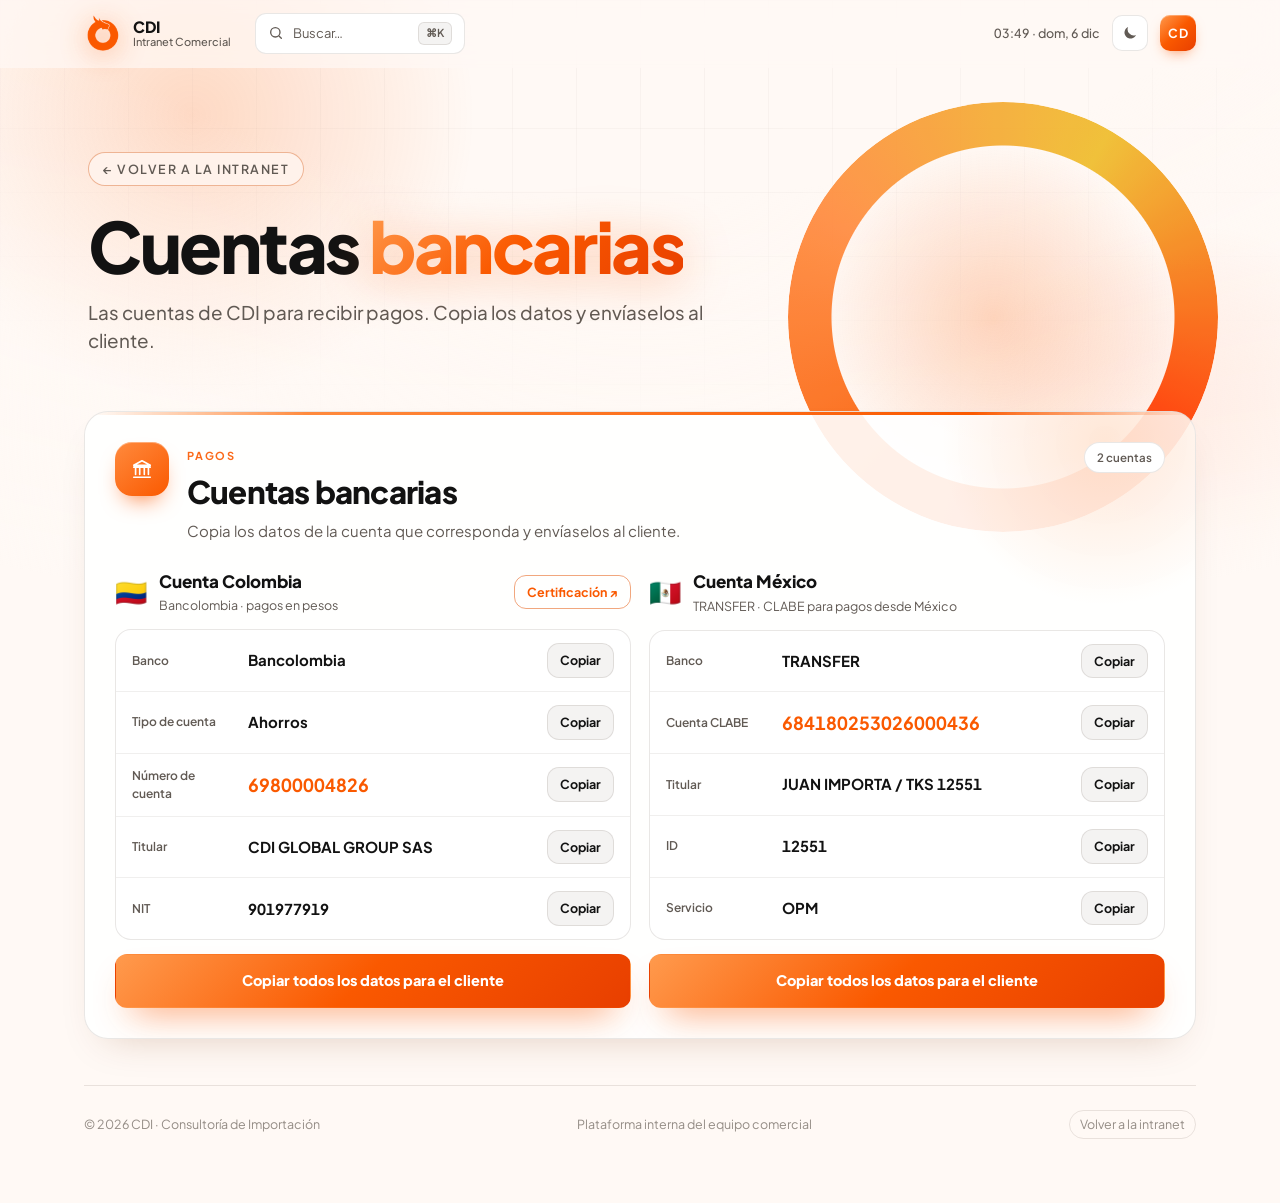
==== cuentas.html @ 56e6c0fb "Cuentas bancarias como botón propio; Legalidad vuelve a sus 3 documentos Co-Authored-By: Claude Opus" ====
<!DOCTYPE html>
<html lang="es" data-theme="dark">
<head>
  <meta charset="UTF-8" />
  <meta name="viewport" content="width=device-width, initial-scale=1.0" />
  <meta name="description" content="Documentos legales de CDI para compartir con clientes." />
  <meta name="theme-color" content="#070707" />
  <title>Cuentas bancarias · CDI</title>
  <link rel="icon" type="image/png" href="favicon.png?v=1">
  <link rel="apple-touch-icon" href="apple-touch-icon.png?v=1">

  <link rel="preconnect" href="https://fonts.googleapis.com" />
  <link rel="preconnect" href="https://fonts.gstatic.com" crossorigin />
  <!-- la fuente carga sin bloquear: la página se muestra de inmediato y la letra cambia al llegar -->
  <link href="https://fonts.googleapis.com/css2?family=Plus+Jakarta+Sans:wght@400;500;600;700;800&display=swap" rel="stylesheet" media="print" onload="this.media='all'" />
  <noscript><link href="https://fonts.googleapis.com/css2?family=Plus+Jakarta+Sans:wght@400;500;600;700;800&display=swap" rel="stylesheet" /></noscript>

  <link rel="stylesheet" href="style.css" />
</head>
<body>
  <div class="ambient" aria-hidden="true">
    <span class="orb orb--a"></span>
    <span class="orb orb--b"></span>
    <span class="orb orb--c"></span>
    <span class="grid-lines"></span>
  </div>

  <!-- ===================== TOPBAR ===================== -->
  <header class="topbar" id="topbar">
    <div class="topbar__inner">
      <a class="brand" href="index.html" aria-label="Volver a la Intranet CDI">
        <span class="brand__mark">
          <img src="logo-circulo.png" alt="" width="38" height="38">
        </span>
        <span class="brand__text">
          <strong>CDI</strong>
          <em>Intranet Comercial</em>
        </span>
      </a>

      <button class="cmd" id="cmdOpen" type="button" aria-label="Buscar">
        <svg viewBox="0 0 24 24" width="16" height="16" aria-hidden="true"><circle cx="11" cy="11" r="7" fill="none" stroke="currentColor" stroke-width="2"/><path d="m20 20-3.2-3.2" stroke="currentColor" stroke-width="2" stroke-linecap="round"/></svg>
        <span>Buscar…</span>
        <kbd>⌘K</kbd>
      </button>

      <div class="topbar__right">
        <span class="clock" id="clock" aria-hidden="true">—</span>
        <button class="icon-btn" id="themeToggle" type="button" aria-label="Cambiar tema">
          <svg class="ic-sun" viewBox="0 0 24 24" width="18" height="18" aria-hidden="true"><circle cx="12" cy="12" r="4.2" fill="currentColor"/><g stroke="currentColor" stroke-width="1.8" stroke-linecap="round"><path d="M12 3v2.4M12 18.6V21M3 12h2.4M18.6 12H21M5.6 5.6l1.7 1.7M16.7 16.7l1.7 1.7M18.4 5.6l-1.7 1.7M7.3 16.7l-1.7 1.7"/></g></svg>
          <svg class="ic-moon" viewBox="0 0 24 24" width="18" height="18" aria-hidden="true"><path d="M20 14.5A8 8 0 0 1 9.5 4a8 8 0 1 0 10.5 10.5Z" fill="currentColor"/></svg>
        </button>
        <div class="avatar" id="avatar" title="Colaborador CDI">CD</div>
      </div>
    </div>
  </header>

  <main id="top">
    <!-- ===================== HERO ===================== -->
    <section class="hero reveal">
      <p class="hero__eyebrow">
        <a href="index.html" style="color:inherit;text-decoration:none">← Volver a la intranet</a>
      </p>
      <h1 class="hero__title">Cuentas <span class="fire-text">bancarias</span></h1>
      <p class="hero__sub">
        Las cuentas de CDI para recibir pagos. Copia los datos y envíaselos al cliente.
      </p>
    </section>

    <!-- ===================== CUENTAS BANCARIAS ===================== -->
    <section class="departments" aria-label="Cuentas bancarias">
      <article class="dept dept--comercial reveal" data-accent="comercial" id="dep-cuentas">
        <div class="dept__glow" aria-hidden="true"></div>
        <header class="dept__head">
          <div class="dept__badge">
            <svg viewBox="0 0 24 24" width="22" height="22" aria-hidden="true"><path d="M3 10h18M5 10v8M9.5 10v8M14.5 10v8M19 10v8M3 21h18M12 3l9 5H3l9-5Z" fill="none" stroke="currentColor" stroke-width="1.8" stroke-linecap="round" stroke-linejoin="round"/></svg>
          </div>
          <div class="dept__titles">
            <span class="dept__kicker">Pagos</span>
            <h2 class="dept__name">Cuentas bancarias</h2>
            <p class="dept__desc">Copia los datos de la cuenta que corresponda y envíaselos al cliente.</p>
          </div>
          <span class="dept__count">2 cuentas</span>
        </header>

        <div class="banks">
          <div class="bank">
            <div class="bank__head"><span class="bank__flag" aria-hidden="true">🇨🇴</span><div><h3 class="bank__title">Cuenta Colombia</h3><p class="bank__sub">Bancolombia · pagos en pesos</p></div><a class="bank__doc" href="https://drive.google.com/file/d/1KCqrTq3aJAJK92B0ZrPsDkqoJbLykQMn/view" target="_blank" rel="noopener">Certificación ↗</a></div>
            <dl class="bank__rows">
              <div class="bank__row"><dt>Banco</dt><dd>Bancolombia</dd><button class="bank__copy" type="button" data-copy="Bancolombia">Copiar</button></div>
              <div class="bank__row"><dt>Tipo de cuenta</dt><dd>Ahorros</dd><button class="bank__copy" type="button" data-copy="Ahorros">Copiar</button></div>
              <div class="bank__row bank__row--key"><dt>Número de cuenta</dt><dd>69800004826</dd><button class="bank__copy" type="button" data-copy="69800004826">Copiar</button></div>
              <div class="bank__row"><dt>Titular</dt><dd>CDI GLOBAL GROUP SAS</dd><button class="bank__copy" type="button" data-copy="CDI GLOBAL GROUP SAS">Copiar</button></div>
              <div class="bank__row"><dt>NIT</dt><dd>901977919</dd><button class="bank__copy" type="button" data-copy="901977919">Copiar</button></div>
            </dl>
            <button class="bank__all" type="button" data-copy="Datos para el pago:&#10;Banco: Bancolombia&#10;Tipo de cuenta: Ahorros&#10;Número de cuenta: 69800004826&#10;Titular: CDI GLOBAL GROUP SAS&#10;NIT: 901977919">Copiar todos los datos para el cliente</button>
          </div>
          <div class="bank">
            <div class="bank__head"><span class="bank__flag" aria-hidden="true">🇲🇽</span><div><h3 class="bank__title">Cuenta México</h3><p class="bank__sub">TRANSFER · CLABE para pagos desde México</p></div></div>
            <dl class="bank__rows">
              <div class="bank__row"><dt>Banco</dt><dd>TRANSFER</dd><button class="bank__copy" type="button" data-copy="TRANSFER">Copiar</button></div>
              <div class="bank__row bank__row--key"><dt>Cuenta CLABE</dt><dd>684180253026000436</dd><button class="bank__copy" type="button" data-copy="684180253026000436">Copiar</button></div>
              <div class="bank__row"><dt>Titular</dt><dd>JUAN IMPORTA / TKS 12551</dd><button class="bank__copy" type="button" data-copy="JUAN IMPORTA / TKS 12551">Copiar</button></div>
              <div class="bank__row"><dt>ID</dt><dd>12551</dd><button class="bank__copy" type="button" data-copy="12551">Copiar</button></div>
              <div class="bank__row"><dt>Servicio</dt><dd>OPM</dd><button class="bank__copy" type="button" data-copy="OPM">Copiar</button></div>
            </dl>
            <button class="bank__all" type="button" data-copy="Datos para el pago:&#10;Banco: TRANSFER&#10;Cuenta CLABE: 684180253026000436&#10;Titular: JUAN IMPORTA / TKS 12551&#10;ID: 12551&#10;Servicio: OPM">Copiar todos los datos para el cliente</button>
          </div>
        </div>
      </article>
    </section>

    <footer class="site-foot">
      <span>© <span id="year">2026</span> CDI · Consultoría de Importación</span>
      <span class="site-foot__mid">Plataforma interna del equipo comercial</span>
      <span class="site-foot__ver"><a href="index.html" style="color:inherit">Volver a la intranet</a></span>
    </footer>
  </main>

  <!-- ===================== COMMAND PALETTE ===================== -->
  <div class="palette" id="palette" hidden>
    <div class="palette__backdrop" data-close></div>
    <div class="palette__panel" role="dialog" aria-modal="true" aria-label="Buscar">
      <div class="palette__input">
        <svg viewBox="0 0 24 24" width="18" height="18" aria-hidden="true"><circle cx="11" cy="11" r="7" fill="none" stroke="currentColor" stroke-width="2"/><path d="m20 20-3.2-3.2" stroke="currentColor" stroke-width="2" stroke-linecap="round"/></svg>
        <input type="text" id="paletteInput" placeholder="Buscar…" autocomplete="off" />
        <kbd data-close>Esc</kbd>
      </div>
      <ul class="palette__list" id="paletteList"></ul>
      <div class="palette__empty" id="paletteEmpty" hidden>Sin resultados.</div>
    </div>
  </div>

  <div class="toast" id="toast" role="status" aria-live="polite"></div>

  <script src="script.js"></script>
</body>
</html>
---- style.css ----
/* ==========================================================================
   CDI · Intranet Comercial — style.css
   Vanilla. Sin frameworks. Sin dependencias.
   ========================================================================== */

/* ----------------------------- TOKENS ------------------------------------ */
/* Paleta de Círculo de Importadores: negro profundo + naranja fuego + dorado */
:root {
  --ff: "Plus Jakarta Sans", -apple-system, BlinkMacSystemFont, "Segoe UI", Roboto, Helvetica, Arial, sans-serif;

  /* Marca Círculo */
  --cdi:        #FA5900;   /* naranja fuego */
  --cdi-2:      #FF8A3D;   /* naranja claro */
  --ember:      #FF3D00;   /* brasa */
  --gold:       #EFBC2A;   /* dorado */
  --fire: linear-gradient(135deg, #FF9A4D 0%, #FA5900 48%, #E83F00 100%);

  /* Acentos por departamento (todos dentro de la paleta) */
  --acc-comercial-1: #FF8A3D;  --acc-comercial-2: #FA5900;
  --acc-entren-1:    #F7CF5A;  --acc-entren-2:    #E6A817;
  --acc-rrhh-1:      #FF6B4A;  --acc-rrhh-2:      #E8331C;

  --radius:     24px;
  --radius-sm:  16px;
  --radius-xs:  12px;

  --maxw: 1160px;
  --ease: cubic-bezier(.22,.61,.36,1);
  --ease-out: cubic-bezier(.16,1,.3,1);

  --shadow-sm: 0 1px 2px rgba(0,0,0,.2);
  --shadow:    0 18px 40px -20px rgba(0,0,0,.7);
  --shadow-lg: 0 40px 80px -30px rgba(0,0,0,.75);
}

/* ---- Tema oscuro (default) ---- */
[data-theme="dark"] {
  --bg:        #070707;
  --bg-2:      #0E0E0E;
  --panel:     rgba(17,17,17,.9);
  --panel-2:   rgba(28,28,28,.6);
  --tile:      rgba(255,255,255,.035);
  --tile-h:    rgba(255,255,255,.065);
  --line:      rgba(255,255,255,.085);
  --line-2:    rgba(255,255,255,.055);
  --text:      #F8F5F2;
  --muted:     #ABA49E;
  --faint:     #79736D;
  --kbd:       rgba(255,255,255,.07);
  --spot:      rgba(250,89,0,.14);
  color-scheme: dark;
}

/* ---- Tema claro ---- */
[data-theme="light"] {
  --bg:        #FFF9F5;
  --bg-2:      #FFF1E7;
  --panel:     rgba(255,255,255,.9);
  --panel-2:   rgba(255,255,255,.75);
  --tile:      #ffffff;
  --tile-h:    #FFFAF6;
  --line:      rgba(40,20,5,.10);
  --line-2:    rgba(40,20,5,.065);
  --text:      #121212;
  --muted:     #615A54;
  --faint:     #948C85;
  --kbd:       rgba(40,20,5,.05);
  --spot:      rgba(250,89,0,.09);
  color-scheme: light;
  --shadow:    0 18px 40px -22px rgba(120,50,0,.25);
  --shadow-lg: 0 40px 80px -34px rgba(120,50,0,.3);
}

/* ----------------------------- RESET ------------------------------------- */
*, *::before, *::after { box-sizing: border-box; margin: 0; padding: 0; }
html { scroll-behavior: smooth; -webkit-text-size-adjust: 100%; overflow-x: clip; }
body {
  font-family: var(--ff);
  background: var(--bg);
  color: var(--text);
  line-height: 1.5;
  min-height: 100dvh;
  overflow-x: clip;
  -webkit-font-smoothing: antialiased;
  text-rendering: optimizeLegibility;
  letter-spacing: 0;
  transition: background .5s var(--ease), color .35s var(--ease);
}
a { color: inherit; text-decoration: none; }
button { font: inherit; color: inherit; cursor: pointer; background: none; border: none; }
img, svg { display: block; }
::selection { background: color-mix(in srgb, var(--cdi) 45%, transparent); color: #fff; }

/* ----------------------------- AMBIENT ----------------------------------- */
.ambient { position: fixed; inset: 0; z-index: -1; overflow: hidden; pointer-events: none; }
.ambient::after {
  content: ""; position: absolute; inset: 0;
  background: radial-gradient(120% 80% at 50% -10%, transparent 40%, var(--bg) 100%);
}
.orb { position: absolute; border-radius: 50%; opacity: .5; } /* sin filter: blur, el degradado ya es suave y así no pesa */
.orb--a { width: 46vw; height: 46vw; top: -14vw; left: -8vw;
  background: radial-gradient(circle, var(--cdi) 0%, transparent 68%); opacity: .32; }
.orb--b { width: 38vw; height: 38vw; top: 24vh; right: -12vw;
  background: radial-gradient(circle, var(--ember) 0%, transparent 68%); opacity: .16; }
.orb--c { width: 34vw; height: 34vw; bottom: -12vw; left: 30vw;
  background: radial-gradient(circle, var(--gold) 0%, transparent 68%); opacity: .16; }
[data-theme="light"] .orb { opacity: .2; }
.grid-lines { position: absolute; inset: 0;
  background-image: linear-gradient(var(--line-2) 1px, transparent 1px),
                    linear-gradient(90deg, var(--line-2) 1px, transparent 1px);
  background-size: 64px 64px;
  mask-image: radial-gradient(120% 90% at 50% 0%, #000 5%, transparent 70%);
  opacity: .5; }

/* ----------------------------- TOPBAR ------------------------------------ */
.topbar { position: sticky; top: 0; z-index: 40;
  backdrop-filter: saturate(1.4) blur(16px); -webkit-backdrop-filter: saturate(1.4) blur(16px);
  background: color-mix(in srgb, var(--bg) 72%, transparent);
  border-bottom: 1px solid transparent; transition: border-color .3s, background .3s; }
.topbar.is-stuck { border-bottom-color: var(--line); }
.topbar__inner { max-width: var(--maxw); margin: 0 auto; padding: 13px 24px;
  display: flex; align-items: center; gap: 18px; }

.brand { display: flex; align-items: center; gap: 11px; flex-shrink: 0; }
.brand__mark { width: 38px; height: 38px; display: grid; place-items: center;
  filter: drop-shadow(0 4px 14px rgba(250,89,0,.45)); transition: transform .5s var(--ease-out); }
.brand__mark img { width: 100%; height: 100%; }
.brand:hover .brand__mark { transform: rotate(-12deg) scale(1.05); }
.brand__text { display: flex; flex-direction: column; line-height: 1.05; }
.brand__text strong { font-size: 15.5px; font-weight: 800; letter-spacing: .01em; }
.brand__text em { font-style: normal; font-size: 11px; color: var(--muted); font-weight: 500; }

.cmd { margin-left: 6px; display: flex; align-items: center; gap: 9px;
  padding: 8px 12px; border-radius: 11px; color: var(--muted);
  background: var(--tile); border: 1px solid var(--line); min-width: 210px;
  transition: border-color .2s, background .2s, color .2s; }
.cmd:hover { border-color: color-mix(in srgb, var(--cdi) 40%, var(--line)); color: var(--text); }
.cmd span { font-size: 13px; flex: 1; text-align: left; }
.cmd kbd, .palette kbd { font-family: var(--ff); font-size: 11px; font-weight: 600;
  padding: 2px 7px; border-radius: 6px; background: var(--kbd); color: var(--muted);
  border: 1px solid var(--line); }

.topbar__right { margin-left: auto; display: flex; align-items: center; gap: 12px; }
.clock { font-size: 12.5px; color: var(--muted); font-variant-numeric: tabular-nums; font-weight: 500; }
.icon-btn { width: 36px; height: 36px; border-radius: 10px; display: grid; place-items: center;
  color: var(--muted); border: 1px solid var(--line); background: var(--tile);
  transition: color .2s, border-color .2s, transform .2s; }
.icon-btn:hover { color: var(--text); border-color: var(--line); transform: translateY(-1px); }
.ic-moon { display: none; }
[data-theme="light"] .ic-sun { display: none; }
[data-theme="light"] .ic-moon { display: block; }
.avatar { width: 36px; height: 36px; border-radius: 10px; display: grid; place-items: center;
  font-size: 12.5px; font-weight: 700; color: #fff; letter-spacing: .04em;
  background: var(--fire);
  box-shadow: 0 6px 16px -8px var(--cdi), inset 0 1px 0 rgba(255,255,255,.3); }

/* ----------------------------- HERO -------------------------------------- */
main { max-width: var(--maxw); margin: 0 auto; padding: 0 24px 64px; }
.hero { position: relative; padding: 84px 4px 56px; isolation: isolate; }
/* anillo de marca (eco del logo de Círculo) */
.hero::before { content: ""; position: absolute; z-index: -1; right: -2%; top: 34px;
  width: min(430px, 40vw); aspect-ratio: 1; border-radius: 50%;
  background: conic-gradient(from 210deg, #FA5900, #FF8A3D, #EFBC2A, #FF3D00, #FA5900);
  -webkit-mask: radial-gradient(farthest-side, transparent calc(100% - 44px), #000 calc(100% - 43px));
          mask: radial-gradient(farthest-side, transparent calc(100% - 44px), #000 calc(100% - 43px));
  opacity: .92; animation: spin 38s linear infinite; will-change: transform; }
.hero::after { content: ""; position: absolute; z-index: -2; right: 2%; top: 70px;
  width: min(360px, 34vw); aspect-ratio: 1; border-radius: 50%;
  background: radial-gradient(circle, rgba(250,89,0,.42), transparent 70%); }
[data-theme="light"] .hero::after { opacity: .55; }
.hero__eyebrow { display: inline-flex; align-items: center; gap: 8px; font-size: 12.5px;
  font-weight: 600; color: var(--muted); text-transform: uppercase; letter-spacing: .12em;
  padding: 7px 14px; border: 1px solid color-mix(in srgb, var(--cdi) 30%, var(--line)); border-radius: 999px;
  background: color-mix(in srgb, var(--cdi) 8%, var(--tile)); }
.pulse { width: 7px; height: 7px; border-radius: 50%; background: var(--cdi);
  box-shadow: 0 0 0 0 color-mix(in srgb, var(--cdi) 70%, transparent); animation: pulse 2.4s infinite; }
@keyframes pulse { 0% { box-shadow: 0 0 0 0 color-mix(in srgb, var(--cdi) 60%, transparent); }
  70% { box-shadow: 0 0 0 9px transparent; } 100% { box-shadow: 0 0 0 0 transparent; } }

.hero__title { margin: 24px 0 16px; font-size: clamp(2.5rem, 6.4vw, 4.4rem); font-weight: 800;
  line-height: 1.02; letter-spacing: -0.035em; max-width: 13ch; color: var(--text); }
.fire-text { white-space: nowrap; background: var(--fire); -webkit-background-clip: text; background-clip: text; color: transparent;
  filter: drop-shadow(0 6px 24px rgba(250,89,0,.35)); }
.hero__sub { font-size: clamp(1rem, 1.8vw, 1.18rem); color: var(--muted); max-width: 46ch; font-weight: 450; }

.hero__stats { margin-top: 38px; display: inline-flex; align-items: center; gap: 26px;
  padding: 18px 28px; border: 1px solid var(--line); border-radius: 20px;
  background: var(--panel); box-shadow: var(--shadow-sm); }
.stat { display: flex; flex-direction: column; gap: 2px; }
.stat__num { font-size: 1.7rem; font-weight: 800; letter-spacing: -.02em; font-variant-numeric: tabular-nums;
  background: linear-gradient(120deg, var(--cdi), var(--gold)); -webkit-background-clip: text; background-clip: text; color: transparent; }
.stat__label { font-size: 11.5px; color: var(--muted); font-weight: 500; }
.stat__div { width: 1px; height: 30px; background: var(--line); }

/* --------------------------- DEPARTMENTS --------------------------------- */
.departments { display: flex; flex-direction: column; gap: 30px; }

.dept { position: relative; isolation: isolate; overflow: hidden;
  border: 1px solid var(--line); border-radius: var(--radius); background: var(--panel);
  padding: 30px; box-shadow: var(--shadow);
  transition: transform .4s var(--ease-out), border-color .4s, box-shadow .4s; }
.dept::before { /* borde superior de fuego */
  content: ""; position: absolute; inset: 0 0 auto 0; height: 3px;
  background: linear-gradient(90deg, transparent, var(--a1) 20%, var(--a2) 80%, transparent); }
.dept:hover { transform: translateY(-3px); box-shadow: var(--shadow-lg);
  border-color: color-mix(in srgb, var(--a2) 30%, var(--line)); }
.dept__glow { position: absolute; z-index: -1; width: 340px; height: 340px; top: -140px; right: -80px;
  border-radius: 50%; background: radial-gradient(circle, var(--a1) 0%, transparent 68%);
  opacity: .2; transition: opacity .5s; }
.dept:hover .dept__glow { opacity: .38; }

.dept--comercial     { --a1: var(--acc-comercial-1); --a2: var(--acc-comercial-2); }
.dept--entrenamiento { --a1: var(--acc-entren-1);    --a2: var(--acc-entren-2); }
.dept--rrhh          { --a1: var(--acc-rrhh-1);      --a2: var(--acc-rrhh-2); }

.dept__head { display: flex; align-items: flex-start; gap: 18px; margin-bottom: 26px; }
.dept__badge { flex-shrink: 0; width: 54px; height: 54px; border-radius: 17px; display: grid; place-items: center;
  color: #fff; background: linear-gradient(140deg, var(--a1), var(--a2));
  box-shadow: 0 12px 24px -12px var(--a2), inset 0 1px 0 rgba(255,255,255,.35); }
.dept__titles { flex: 1; }
.dept__kicker { font-size: 11px; font-weight: 700; letter-spacing: .16em; text-transform: uppercase;
  color: var(--a2); opacity: .9; }
.dept__name { font-size: clamp(1.5rem, 3vw, 1.95rem); font-weight: 800; letter-spacing: -.025em; margin: 3px 0 5px; }
.dept__desc { color: var(--muted); font-size: 15px; max-width: 52ch; }
.dept__count { flex-shrink: 0; font-size: 11.5px; font-weight: 600; color: var(--muted);
  padding: 6px 12px; border: 1px solid var(--line); border-radius: 999px; background: var(--tile); white-space: nowrap; }

/* --- tool tiles --- */
.tools { display: grid; gap: 14px; }
.tools--feature { grid-template-columns: 1.5fr 1fr 1fr; grid-auto-rows: 1fr; }
.tools--feature .tool--primary { grid-row: span 3; }
.tools--feature > .tool:last-child { grid-column: span 2; } /* 6 herramientas: la última ocupa el ancho de dos */
.tools--grid { grid-template-columns: repeat(3, 1fr); }

.tool { position: relative; display: flex; flex-direction: column; gap: 14px; text-align: left;
  padding: 18px; border-radius: var(--radius-sm); background: var(--tile); border: 1px solid var(--line);
  min-height: 118px; overflow: hidden;
  transition: transform .28s var(--ease-out), background .28s, border-color .28s, box-shadow .28s; }
.tool::after { /* mouse spotlight */
  content: ""; position: absolute; inset: 0; opacity: 0; transition: opacity .3s; pointer-events: none;
  background: radial-gradient(200px circle at var(--mx,50%) var(--my,50%), var(--spot), transparent 70%); }
a.tool:hover, .tool--group:hover { transform: translateY(-3px); background: var(--tile-h);
  border-color: color-mix(in srgb, var(--a2) 45%, var(--line));
  box-shadow: 0 16px 30px -18px color-mix(in srgb, var(--a2) 60%, transparent); }
a.tool:hover::after, .tool--group:hover::after { opacity: 1; }
.tool:focus-visible { outline: 2px solid var(--a2); outline-offset: 2px; }

.tool__ic { width: 44px; height: 44px; border-radius: 13px; display: grid; place-items: center;
  color: var(--a2); background: color-mix(in srgb, var(--a1) 14%, transparent);
  border: 1px solid color-mix(in srgb, var(--a1) 26%, transparent); flex-shrink: 0;
  transition: transform .28s var(--ease-out); }
a.tool:hover .tool__ic, .tool--group:hover .tool__ic { transform: scale(1.06) rotate(-2deg); }
.tool__body { flex: 1; display: flex; flex-direction: column; gap: 5px; }
.tool__name { font-size: 15.5px; font-weight: 700; letter-spacing: -.01em; display: flex; align-items: center; gap: 8px; }
.tool__hint { font-size: 10.5px; font-weight: 600; color: var(--muted); padding: 2px 7px;
  background: var(--kbd); border-radius: 6px; }
.tool__desc { font-size: 13px; color: var(--muted); line-height: 1.45; }
.tool__arrow { position: absolute; top: 18px; right: 18px; font-size: 15px; color: var(--muted);
  opacity: 0; transform: translate(-4px, 4px); transition: all .28s var(--ease-out); }
a.tool:hover .tool__arrow { opacity: 1; transform: translate(0,0); color: var(--a2); }
.tool__chev { position: absolute; top: 18px; right: 16px; color: var(--muted); transition: transform .3s; }
.tool--group[aria-expanded="true"] .tool__chev { transform: rotate(180deg); color: var(--a2); }

/* la herramienta principal es una tarjeta de fuego */
.tool--primary { color: #fff; border-color: transparent; background: var(--fire);
  box-shadow: 0 24px 50px -24px rgba(250,89,0,.8), inset 0 1px 0 rgba(255,255,255,.3); }
.tool--primary::before { content: ""; position: absolute; right: -60px; bottom: -60px; width: 220px; height: 220px;
  border-radius: 50%; border: 34px solid rgba(255,255,255,.14); pointer-events: none; }
.tool--primary .tool__ic { color: var(--cdi); background: #fff; border-color: transparent; }
.tool--primary .tool__name { font-size: 19px; }
.tool--primary .tool__desc { color: rgba(255,255,255,.88); }
a.tool--primary:hover { background: var(--fire); border-color: transparent; filter: brightness(1.06) saturate(1.05);
  box-shadow: 0 30px 60px -24px rgba(250,89,0,.95); }
a.tool--primary:hover .tool__arrow { color: #fff; }

.tool--soon { cursor: default; opacity: .82; }
.tool--soon:hover { border-color: var(--line); }
.badge--soon { position: absolute; top: 15px; right: 15px; font-size: 10px; font-weight: 700;
  letter-spacing: .04em; text-transform: uppercase; padding: 4px 9px; border-radius: 999px;
  color: var(--gold); background: color-mix(in srgb, var(--gold) 12%, transparent);
  border: 1px solid color-mix(in srgb, var(--gold) 30%, transparent); }

/* --- accesos sub-panel --- */
.accesos { display: grid; grid-template-columns: repeat(auto-fit, minmax(160px, 1fr)); gap: 12px; margin-top: 14px;
  overflow: hidden; }
.accesos[hidden] { display: none; }
.accesos.is-open { animation: dropIn .4s var(--ease-out); }
@keyframes dropIn { from { opacity: 0; transform: translateY(-8px); } to { opacity: 1; transform: none; } }
.access { display: flex; align-items: center; gap: 11px; padding: 14px 16px; border-radius: var(--radius-xs);
  background: var(--tile); border: 1px dashed var(--line); transition: border-color .25s, background .25s, transform .25s; }
.access:hover { transform: translateY(-2px); background: var(--tile-h);
  border-color: color-mix(in srgb, var(--a2) 40%, var(--line)); border-style: solid; }
.access__dot { width: 9px; height: 9px; border-radius: 50%; background: var(--a2);
  box-shadow: 0 0 0 4px color-mix(in srgb, var(--a2) 18%, transparent); flex-shrink: 0; }
.access__name { font-weight: 700; font-size: 14px; }
.access__meta { margin-left: auto; font-size: 11px; color: var(--faint); }

/* --- roadmap --- */
.roadmap { margin-top: 24px; padding-top: 22px; border-top: 1px dashed var(--line);
  display: flex; flex-wrap: wrap; align-items: center; gap: 12px 18px; }
.roadmap__label { display: inline-flex; align-items: center; gap: 7px; font-size: 11.5px; font-weight: 700;
  letter-spacing: .04em; text-transform: uppercase; color: var(--a2); flex-shrink: 0; }
.roadmap__label svg { animation: spin 9s linear infinite; }
@keyframes spin { to { transform: rotate(360deg); } }
.roadmap__chips { list-style: none; display: flex; flex-wrap: wrap; gap: 8px; }
.roadmap__chips li { font-size: 12.5px; color: var(--muted); font-weight: 500; padding: 6px 12px;
  border-radius: 999px; background: var(--tile); border: 1px solid var(--line);
  transition: color .2s, border-color .2s; }
.roadmap__chips li:hover { color: var(--text); border-color: color-mix(in srgb, var(--a2) 40%, var(--line)); }

/* --- RRHH banner --- */
.rrhh { display: flex; align-items: center; justify-content: space-between; gap: 40px; flex-wrap: wrap; }
.rrhh__left { display: flex; align-items: flex-start; gap: 18px; flex: 1; min-width: 260px; }
.rrhh__right { display: flex; flex-direction: column; gap: 16px; align-items: flex-start; }
.rrhh__cta { flex-direction: row; align-items: center; justify-content: space-between; gap: 14px;
  min-height: 0; min-width: 320px; padding: 18px 22px; font-weight: 700; font-size: 15.5px;
  background: linear-gradient(150deg, color-mix(in srgb, var(--a1) 16%, var(--tile)), var(--tile)); }
.rrhh__cta .badge--soon { position: static; }
.rrhh__future { list-style: none; display: flex; flex-wrap: wrap; gap: 7px; max-width: 340px; }
.rrhh__future li { font-size: 11.5px; color: var(--faint); padding: 4px 10px; border-radius: 999px;
  border: 1px solid var(--line-2); }

/* ----------------------------- FOOTER ------------------------------------ */
.site-foot { margin-top: 46px; padding-top: 24px; border-top: 1px solid var(--line);
  display: flex; align-items: center; justify-content: space-between; flex-wrap: wrap; gap: 10px;
  font-size: 12.5px; color: var(--faint); }
.site-foot__ver { padding: 4px 10px; border: 1px solid var(--line); border-radius: 999px; }

/* --------------------------- COMMAND PALETTE ----------------------------- */
.palette { position: fixed; inset: 0; z-index: 100; display: grid; place-items: start center;
  padding-top: 14vh; }
.palette[hidden] { display: none; }
.palette__backdrop { position: absolute; inset: 0; background: rgba(0,0,0,.5);
  backdrop-filter: blur(4px); animation: fade .2s; }
[data-theme="light"] .palette__backdrop { background: rgba(40,30,20,.28); }
.palette__panel { position: relative; width: min(560px, 92vw); border-radius: 18px;
  background: var(--panel); border: 1px solid var(--line); box-shadow: var(--shadow-lg);
  backdrop-filter: blur(24px) saturate(1.5); overflow: hidden; animation: popIn .28s var(--ease-out); }
@keyframes fade { from { opacity: 0; } }
@keyframes popIn { from { opacity: 0; transform: translateY(-10px) scale(.98); } }
.palette__input { display: flex; align-items: center; gap: 12px; padding: 16px 18px;
  border-bottom: 1px solid var(--line); color: var(--muted); }
.palette__input input { flex: 1; background: none; border: none; outline: none; color: var(--text); font-size: 15px; }
.palette__input input::placeholder { color: var(--faint); }
.palette__list { list-style: none; max-height: 46vh; overflow-y: auto; padding: 8px; }
.palette__item { display: flex; align-items: center; gap: 12px; padding: 11px 12px; border-radius: 11px;
  cursor: pointer; transition: background .15s; }
.palette__item[aria-selected="true"], .palette__item:hover { background: var(--tile-h); }
.palette__item .p-ic { width: 32px; height: 32px; border-radius: 9px; display: grid; place-items: center;
  color: var(--pa2, var(--cdi)); background: color-mix(in srgb, var(--pa1, var(--cdi)) 14%, transparent);
  border: 1px solid color-mix(in srgb, var(--pa1, var(--cdi)) 24%, transparent); flex-shrink: 0; font-size: 15px; }
.palette__item .p-body { flex: 1; }
.palette__item .p-name { font-size: 14px; font-weight: 600; }
.palette__item .p-dep { font-size: 11.5px; color: var(--faint); }
.palette__item .p-tag { font-size: 10px; font-weight: 700; text-transform: uppercase; letter-spacing: .04em;
  color: var(--gold); padding: 3px 8px; border-radius: 999px;
  background: color-mix(in srgb, var(--gold) 12%, transparent); }
.palette__empty { padding: 26px; text-align: center; color: var(--faint); font-size: 14px; }

/* ----------------------------- TOAST ------------------------------------- */
.toast { position: fixed; left: 50%; bottom: 30px; transform: translate(-50%, 20px);
  padding: 12px 20px; border-radius: 12px; background: var(--panel); border: 1px solid var(--line);
  color: var(--text); font-size: 13.5px; font-weight: 500; box-shadow: var(--shadow-lg);
  backdrop-filter: blur(16px); opacity: 0; pointer-events: none; z-index: 110;
  transition: opacity .3s, transform .3s var(--ease-out); }
.toast.is-visible { opacity: 1; transform: translate(-50%, 0); }

/* --------------------------- REVEAL ANIM --------------------------------- */
/* todo visible desde el inicio: solo un fundido corto al cargar, sin esperar al scroll */
.reveal { animation: fadeUp .45s var(--ease-out) both; }
@keyframes fadeUp { from { opacity: 0; transform: translateY(10px); } }

/* ----------------------------- RESPONSIVE -------------------------------- */
@media (max-width: 900px) {
  .tools--feature { grid-template-columns: 1fr 1fr; }
  .tools--feature .tool--primary { grid-row: auto; grid-column: 1 / -1; }
  .tools--grid { grid-template-columns: 1fr 1fr; }
}
@media (max-width: 760px) {
  .hero::before { width: 260px; right: -110px; top: 10px; opacity: .45; }
  .hero::after { right: -60px; opacity: .6; }
  .cmd span { display: none; } .cmd { min-width: 0; }
  .clock { display: none; }
  .hero { padding: 52px 2px 34px; }
  .dept { padding: 22px; }
  .dept__head { flex-wrap: wrap; }
  .dept__count { order: 3; }
  .rrhh__cta { min-width: 0; width: 100%; }
}
@media (max-width: 560px) {
  main { padding: 0 16px 48px; }
  .topbar__inner { padding: 11px 16px; gap: 10px; }
  .tools--feature, .tools--grid, .accesos { grid-template-columns: 1fr; }
  .tools--feature > .tool:last-child { grid-column: auto; }
  .hero__stats { display: grid; grid-template-columns: repeat(3, 1fr); gap: 12px; padding: 16px 18px; width: 100%; }
  .stat__div { display: none; }
  .stat__label { font-size: 11px; }
  .site-foot { flex-direction: column; align-items: flex-start; }
}

/* ------------------------ DATOS BANCARIOS (copiar) ---------------------- */
.bank { display: grid; gap: 14px; }
.banks { display: grid; grid-template-columns: repeat(auto-fit, minmax(340px, 1fr)); gap: 18px; }
.bank__head { display: flex; align-items: center; gap: 12px; min-height: 44px; }
.banks .bank__row { grid-template-columns: 104px 1fr auto; }
.banks .bank__row--key dd { font-size: 18px; letter-spacing: 0; white-space: nowrap; }
.bank__flag { font-size: 26px; line-height: 1; }
.bank__title { margin: 0; font-size: 17px; font-weight: 800; }
.bank__sub { margin: 2px 0 0; font-size: 12.5px; color: var(--muted); }
.bank__doc { margin-left: auto; font-size: 12.5px; font-weight: 700; padding: 7px 12px; border-radius: var(--radius-xs);
  color: var(--cdi); border: 1px solid color-mix(in srgb, var(--cdi) 45%, var(--line)); text-decoration: none; white-space: nowrap; }
.bank__doc:hover { background: color-mix(in srgb, var(--cdi) 12%, transparent); }
@media (max-width: 420px) { .banks { grid-template-columns: 1fr; } }
.bank__rows { margin: 0; border-radius: var(--radius-sm); background: var(--tile); border: 1px solid var(--line); overflow: hidden; }
.bank__row { display: grid; grid-template-columns: 150px 1fr auto; align-items: center; gap: 12px;
  padding: 13px 16px; border-top: 1px solid var(--line-2); }
.bank__row:first-child { border-top: 0; }
.bank__row dt { font-size: 12px; color: var(--muted); font-weight: 600; }
.bank__row dd { margin: 0; font-size: 15px; font-weight: 700; font-variant-numeric: tabular-nums; overflow-wrap: anywhere; }
.bank__row--key dd { font-size: 20px; letter-spacing: .02em; color: var(--cdi); }
.bank__copy, .bank__all { font: inherit; cursor: pointer; border-radius: var(--radius-xs); transition: background .2s, border-color .2s, transform .2s; }
.bank__copy { font-size: 12.5px; font-weight: 700; padding: 7px 12px; color: var(--text); background: var(--kbd); border: 1px solid var(--line); }
.bank__copy:hover { border-color: var(--cdi-2); }
.bank__copy.is-done, .bank__all.is-done { border-color: #35c46a; color: #35c46a; }
.bank__all { font-size: 14.5px; font-weight: 800; padding: 15px 18px; color: #fff; border: 1px solid transparent;
  background: var(--fire); box-shadow: 0 18px 36px -18px rgba(250,89,0,.85); }
.bank__all:hover { transform: translateY(-2px); }
.bank__all.is-done { background: rgba(53,196,106,.12); }
@media (max-width: 560px) {
  .bank__row { grid-template-columns: 1fr auto; gap: 2px 12px; }
  .bank__row dt { grid-column: 1; }
  .bank__row dd { grid-column: 1; grid-row: 2; }
  .bank__copy { grid-column: 2; grid-row: 1 / span 2; }
}

/* ----------------------------- LINKS DE PAGO ----------------------------- */
.pay-search { display: flex; align-items: center; gap: 10px; padding: 0 16px; margin-bottom: 18px;
  border-radius: var(--radius-sm); background: var(--tile); border: 1px solid var(--line); color: var(--muted);
  transition: border-color .2s; }
.pay-search:focus-within { border-color: var(--cdi); color: var(--cdi); }
.pay-search input { flex: 1; min-width: 0; background: none; border: 0; outline: 0; color: var(--text);
  font: inherit; font-size: 16px; font-weight: 600; padding: 15px 0; }
.pay-search input::placeholder { color: var(--faint); font-weight: 500; }
.pay-grid { display: grid; grid-template-columns: repeat(auto-fill, minmax(230px, 1fr)); gap: 12px; }
.pay-card { display: flex; flex-direction: column; gap: 14px; padding: 16px; border-radius: var(--radius-sm);
  background: var(--tile); border: 1px solid var(--line); transition: border-color .2s, transform .2s; }
.pay-card:hover { border-color: color-mix(in srgb, var(--cdi) 45%, var(--line)); transform: translateY(-2px); }
.pay-card__val { font-size: 22px; font-weight: 800; letter-spacing: -.01em; font-variant-numeric: tabular-nums; }
.pay-card__val small { font-size: 11px; font-weight: 700; color: var(--muted); margin-left: 6px; letter-spacing: .04em; }
.pay-card__actions { display: flex; gap: 8px; }
.pay-btn { font: inherit; font-size: 12.5px; font-weight: 700; cursor: pointer; padding: 9px 12px; border-radius: var(--radius-xs);
  color: var(--text); background: var(--kbd); border: 1px solid var(--line); white-space: nowrap;
  display: inline-grid; place-items: center; transition: border-color .2s, background .2s, transform .2s; }
.pay-btn:hover { border-color: var(--cdi-2); }
.pay-btn--main { flex: 1; color: #fff; border-color: transparent; background: var(--fire);
  box-shadow: 0 10px 22px -14px rgba(250,89,0,.9); }
.pay-btn--main:hover { transform: translateY(-1px); border-color: transparent; }
.pay-btn--ghost { width: 38px; padding: 9px 0; }
.pay-btn.is-done { color: #35c46a; border-color: #35c46a; background: rgba(53,196,106,.12); box-shadow: none; }
.pay-empty { margin: 0 0 12px; font-size: 13px; color: var(--muted); }

/* --------------------------- A11Y / MOTION ------------------------------- */
@media (prefers-reduced-motion: reduce) {
  *, *::before, *::after { animation-duration: .001ms !important; transition-duration: .001ms !important; }
  .reveal { opacity: 1; transform: none; }
}
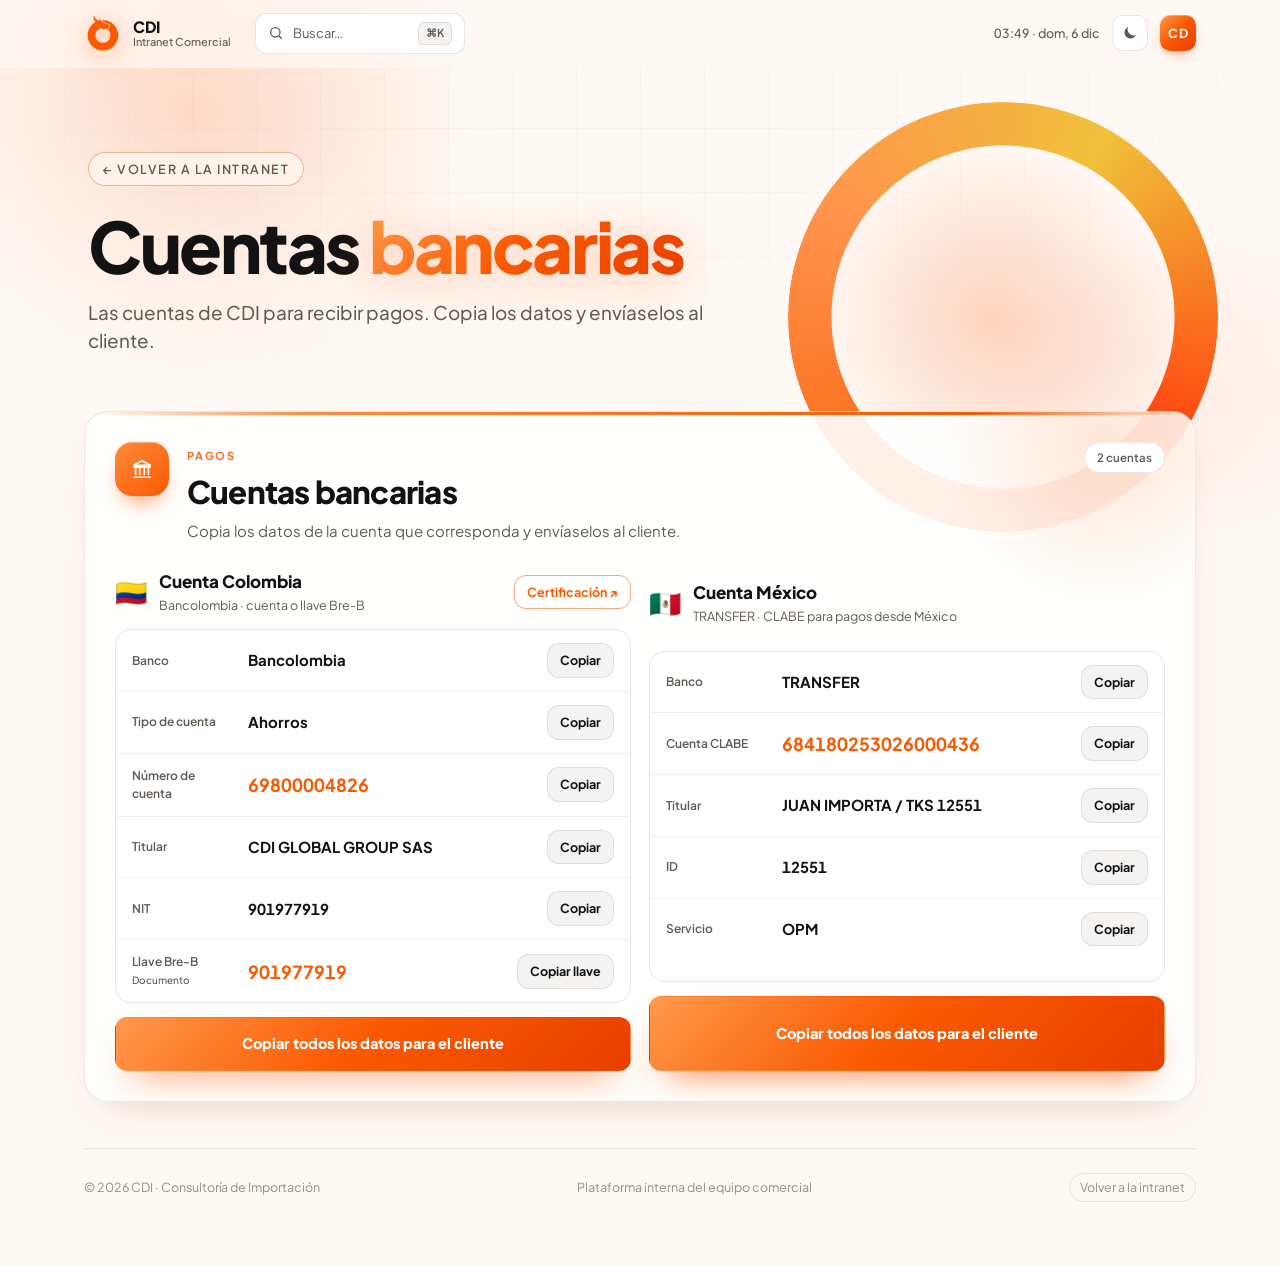
==== commit 9355cc86: "Cuentas: llave Bre-B de Bancolombia; arreglo de botones en celular Co-Authored-By: Claude Opus 5.5 <" ====
--- a/cuentas.html
+++ b/cuentas.html
@@ -85,15 +85,16 @@
 
         <div class="banks">
           <div class="bank">
-            <div class="bank__head"><span class="bank__flag" aria-hidden="true">🇨🇴</span><div><h3 class="bank__title">Cuenta Colombia</h3><p class="bank__sub">Bancolombia · pagos en pesos</p></div><a class="bank__doc" href="https://drive.google.com/file/d/1KCqrTq3aJAJK92B0ZrPsDkqoJbLykQMn/view" target="_blank" rel="noopener">Certificación ↗</a></div>
+            <div class="bank__head"><span class="bank__flag" aria-hidden="true">🇨🇴</span><div><h3 class="bank__title">Cuenta Colombia</h3><p class="bank__sub">Bancolombia · cuenta o llave Bre-B</p></div><a class="bank__doc" href="https://drive.google.com/file/d/1KCqrTq3aJAJK92B0ZrPsDkqoJbLykQMn/view" target="_blank" rel="noopener">Certificación ↗</a></div>
             <dl class="bank__rows">
               <div class="bank__row"><dt>Banco</dt><dd>Bancolombia</dd><button class="bank__copy" type="button" data-copy="Bancolombia">Copiar</button></div>
               <div class="bank__row"><dt>Tipo de cuenta</dt><dd>Ahorros</dd><button class="bank__copy" type="button" data-copy="Ahorros">Copiar</button></div>
               <div class="bank__row bank__row--key"><dt>Número de cuenta</dt><dd>69800004826</dd><button class="bank__copy" type="button" data-copy="69800004826">Copiar</button></div>
               <div class="bank__row"><dt>Titular</dt><dd>CDI GLOBAL GROUP SAS</dd><button class="bank__copy" type="button" data-copy="CDI GLOBAL GROUP SAS">Copiar</button></div>
               <div class="bank__row"><dt>NIT</dt><dd>901977919</dd><button class="bank__copy" type="button" data-copy="901977919">Copiar</button></div>
+              <div class="bank__row bank__row--key"><dt>Llave Bre-B<br><small style="font-weight:500">Documento</small></dt><dd>901977919</dd><button class="bank__copy" type="button" data-copy="901977919">Copiar llave</button></div>
             </dl>
-            <button class="bank__all" type="button" data-copy="Datos para el pago:&#10;Banco: Bancolombia&#10;Tipo de cuenta: Ahorros&#10;Número de cuenta: 69800004826&#10;Titular: CDI GLOBAL GROUP SAS&#10;NIT: 901977919">Copiar todos los datos para el cliente</button>
+            <button class="bank__all" type="button" data-copy="Datos para el pago:&#10;Banco: Bancolombia&#10;Tipo de cuenta: Ahorros&#10;Número de cuenta: 69800004826&#10;Titular: CDI GLOBAL GROUP SAS&#10;NIT: 901977919&#10;Llave Bre-B (documento): 901977919">Copiar todos los datos para el cliente</button>
           </div>
           <div class="bank">
             <div class="bank__head"><span class="bank__flag" aria-hidden="true">🇲🇽</span><div><h3 class="bank__title">Cuenta México</h3><p class="bank__sub">TRANSFER · CLABE para pagos desde México</p></div></div>
--- a/style.css
+++ b/style.css
@@ -427,7 +427,7 @@
 .bank__all:hover { transform: translateY(-2px); }
 .bank__all.is-done { background: rgba(53,196,106,.12); }
 @media (max-width: 560px) {
-  .bank__row { grid-template-columns: 1fr auto; gap: 2px 12px; }
+  .bank__row, .banks .bank__row { grid-template-columns: 1fr auto; gap: 2px 12px; }
   .bank__row dt { grid-column: 1; }
   .bank__row dd { grid-column: 1; grid-row: 2; }
   .bank__copy { grid-column: 2; grid-row: 1 / span 2; }
